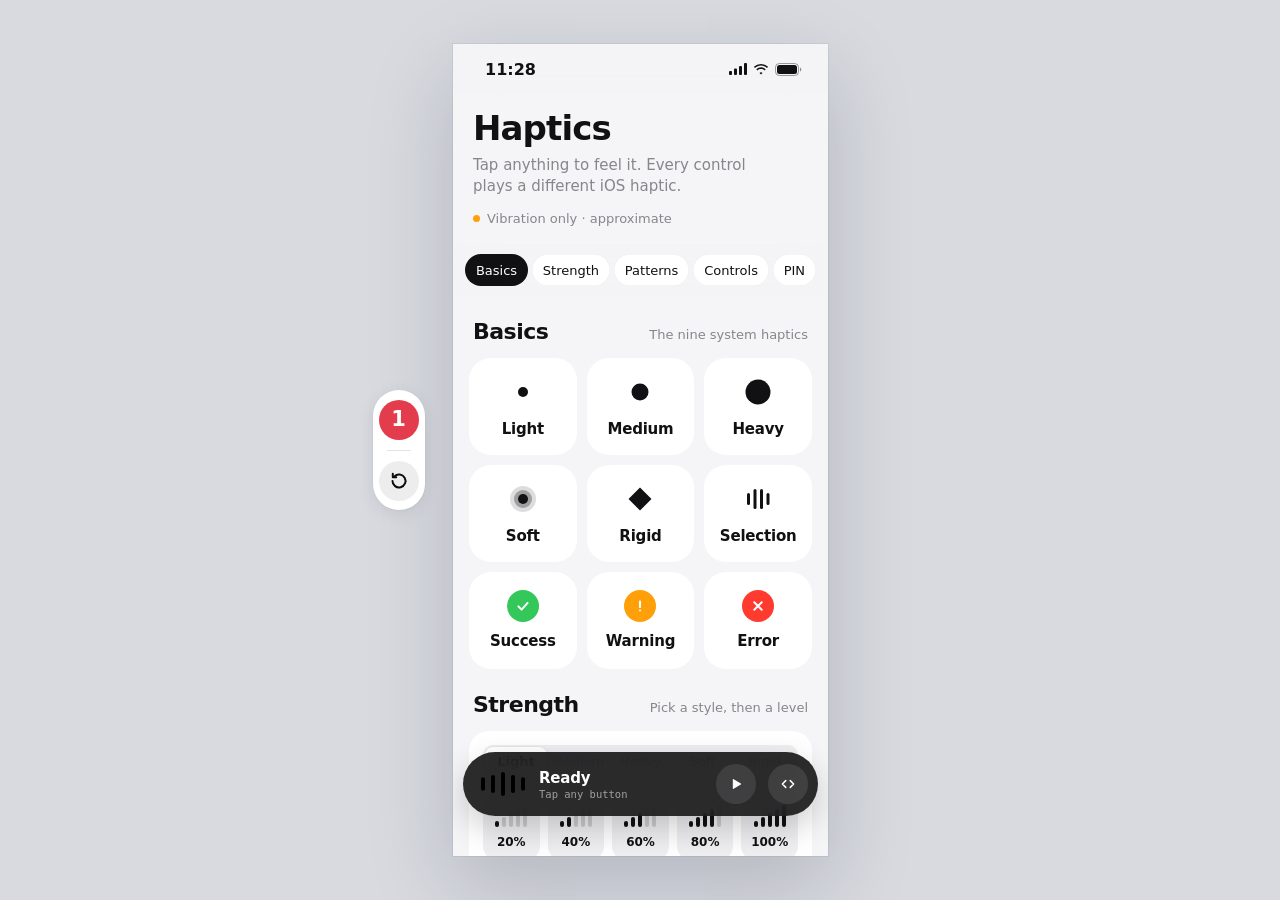
==== index.html @ 9cdd50c2 "Haptics Lab: 375x812 iOS haptics playground for Vercel Sim Co-Authored-By: Claude Opus 5.5 <noreply@" ====
<!doctype html>
<html lang="en" data-variant="1">
<head>
<meta charset="utf-8">
<meta name="viewport" content="width=device-width, initial-scale=1, maximum-scale=1, user-scalable=no, viewport-fit=cover">
<meta name="theme-color" content="#f5f5f7">
<title>Haptics Lab · Option 1</title>
<link rel="stylesheet" href="phone.css">
<script src="phone.js"></script>
<link rel="stylesheet" href="switcher.css">
<link rel="stylesheet" href="app.css">
</head>
<body>
<main class="device">
  <!-- the design's status bar (the Sims hide the system one over prototypes) -->
  <div class="sbar" aria-hidden="true">
    <span class="sbar__time">9:41</span>
    <span class="sbar__icons">
      <svg width="18" height="12" viewBox="0 0 18 12"><rect x="0" y="8" width="3" height="4" rx="1"/><rect x="5" y="5.5" width="3" height="6.5" rx="1"/><rect x="10" y="3" width="3" height="9" rx="1"/><rect x="15" y="0" width="3" height="12" rx="1"/></svg>
      <svg width="16" height="12" viewBox="0 0 16 12"><path d="M8 2.6c2.3 0 4.4.9 6 2.4l1.1-1.2A10.2 10.2 0 0 0 8 .9 10.2 10.2 0 0 0 .9 3.8L2 5c1.6-1.5 3.7-2.4 6-2.4Zm0 3.4c1.4 0 2.6.5 3.6 1.4l1.1-1.2A7 7 0 0 0 8 4.3a7 7 0 0 0-4.7 1.9l1.1 1.2c1-.9 2.2-1.4 3.6-1.4Zm0 3.3c.6 0 1.1.2 1.5.6L8 11.5 6.5 9.9c.4-.4.9-.6 1.5-.6Z"/></svg>
      <svg width="27" height="13" viewBox="0 0 27 13"><rect x=".5" y=".5" width="23" height="12" rx="3.8" fill="none" stroke="currentColor" opacity=".4"/><rect x="2" y="2" width="20" height="9" rx="2.5"/><path d="M25 4.5v4c.8-.3 1.3-1.1 1.3-2s-.5-1.7-1.3-2Z" opacity=".45"/></svg>
    </span>
  </div>

  <div class="scroll" id="scroll">
    <header class="hero">
      <h1>Haptics</h1>
      <p>Tap anything to feel it. Every control plays a different iOS haptic.</p>
      <span class="engine" id="engine"><i></i><b>Checking…</b></span>
    </header>

    <nav class="chips" id="chips" aria-label="Sections">
      <button class="chip is-on" data-to="s-basics">Basics</button>
      <button class="chip" data-to="s-strength">Strength</button>
      <button class="chip" data-to="s-patterns">Patterns</button>
      <button class="chip" data-to="s-controls">Controls</button>
      <button class="chip" data-to="s-pin">PIN</button>
    </nav>

    <section class="sec" id="s-basics">
      <div class="sec__h"><h2>Basics</h2><span>The nine system haptics</span></div>
      <div class="keys" id="g-basic"></div>
    </section>

    <section class="sec" id="s-strength">
      <div class="sec__h"><h2>Strength</h2><span>Pick a style, then a level</span></div>
      <div class="card card--pad">
        <div class="seg" id="style-seg" role="tablist" style="--n:5">
          <i class="seg__pill" aria-hidden="true"></i>
          <button class="seg__b is-on" data-k="light">Light</button>
          <button class="seg__b" data-k="medium">Medium</button>
          <button class="seg__b" data-k="heavy">Heavy</button>
          <button class="seg__b" data-k="soft">Soft</button>
          <button class="seg__b" data-k="rigid">Rigid</button>
        </div>
        <div class="levels" id="levels"></div>
      </div>
    </section>

    <section class="sec" id="s-patterns">
      <div class="sec__h"><h2>Patterns</h2><span>24 custom sequences</span></div>
      <div class="pats" id="g-patterns"></div>
    </section>

    <section class="sec" id="s-controls">
      <div class="sec__h"><h2>Controls</h2><span>Haptics in real components</span></div>

      <div class="card">
        <div class="row row--stack">
          <div class="row__t"><b>Segmented control</b><small>Selection tick</small></div>
          <div class="seg" id="seg" role="tablist" style="--n:4">
            <i class="seg__pill" aria-hidden="true"></i>
            <button class="seg__b is-on" data-haptic="selection" role="tab">Day</button>
            <button class="seg__b" data-haptic="selection" role="tab">Week</button>
            <button class="seg__b" data-haptic="selection" role="tab">Month</button>
            <button class="seg__b" data-haptic="selection" role="tab">Year</button>
          </div>
        </div>
        <div class="row row--stack">
          <div class="row__t"><b>Detent slider</b><small>Tick per step, rigid at the ends</small><output class="row__v" id="sl-val">5</output></div>
          <div class="slider" id="slider"><i class="slider__fill"></i><span class="slider__ticks"></span><i class="slider__thumb"></i></div>
        </div>
      </div>

      <div class="card">
        <div class="row"><div class="row__t"><b>Soft on, rigid off</b></div><button class="tg" role="switch" aria-checked="false" data-on="soft" data-off="rigid" aria-label="Soft on, rigid off"></button></div>
        <div class="row"><div class="row__t"><b>Heavy on, light off</b></div><button class="tg" role="switch" aria-checked="true" data-on="heavy" data-off="light" aria-label="Heavy on, light off"></button></div>
        <div class="row"><div class="row__t"><b>Success on, warning off</b></div><button class="tg" role="switch" aria-checked="false" data-on="success" data-off="warning" aria-label="Success on, warning off"></button></div>
        <label class="row"><div class="row__t"><b>System switch</b><small>Safari plays its own tick</small></div><input class="native-sw" type="checkbox" switch></label>
      </div>

      <div class="card">
        <div class="row"><div class="row__t"><b>Quantity</b><small>Warning at the limit</small></div>
          <div class="stepper" id="stepper"><button data-d="-1" aria-label="Less"><svg viewBox="0 0 24 24"><path d="M6 12h12"/></svg></button><output>1</output><button data-d="1" aria-label="More"><svg viewBox="0 0 24 24"><path d="M6 12h12M12 6v12"/></svg></button></div></div>
        <div class="row"><div class="row__t"><b>Rating</b><small>Five stars is a success</small></div>
          <div class="stars" id="stars"><button aria-label="1 star"></button><button aria-label="2 stars"></button><button aria-label="3 stars"></button><button aria-label="4 stars"></button><button aria-label="5 stars"></button></div></div>
      </div>

      <div class="acts" id="actions">
        <button class="act" data-act="like" aria-pressed="false"><i><svg viewBox="0 0 24 24"><path d="M12 20 4.9 13.2a4.5 4.5 0 0 1 6.4-6.4l.7.7.7-.7a4.5 4.5 0 0 1 6.4 6.4Z"/></svg></i><span>Like</span></button>
        <button class="act" data-act="save" aria-pressed="false"><i><svg viewBox="0 0 24 24"><path d="M7 4h10v16l-5-3.6L7 20Z"/></svg></i><span>Save</span></button>
        <button class="act" data-act="cart"><i><svg viewBox="0 0 24 24"><path d="M5 8h14l-1.2 11H6.2Z"/><path d="M9 8V7a3 3 0 0 1 6 0v1"/></svg></i><span>Add</span></button>
        <button class="act" data-act="copy"><i><svg viewBox="0 0 24 24"><rect x="8.5" y="8.5" width="11" height="11" rx="2.5"/><path d="M15.5 8.5V6.5a2 2 0 0 0-2-2h-7a2 2 0 0 0-2 2v7a2 2 0 0 0 2 2h2"/></svg></i><span>Copy</span></button>
        <button class="act act--del" data-act="del"><i><svg viewBox="0 0 24 24"><path d="M5 7h14M10 7V5h4v2M7 7l.8 12h8.4L17 7"/></svg></i><span>Delete</span></button>
      </div>

      <div class="card card--pad card--gap">
        <button class="hold" id="hold"><i class="hold__fill"></i><span>Hold to confirm</span></button>
        <div class="unlock" id="unlock"><span class="unlock__txt">Slide to unlock</span><i class="unlock__knob"><svg viewBox="0 0 24 24"><path d="M9.5 6l6 6-6 6"/></svg></i></div>
      </div>
    </section>

    <section class="sec" id="s-pin">
      <div class="sec__h"><h2>Passcode</h2><span>Try 2580</span></div>
      <div class="card pin">
        <div class="pin__dots" id="pin-dots"><i></i><i></i><i></i><i></i></div>
        <div class="pin__pad" id="pin-pad"></div>
      </div>
    </section>
    <p class="foot">Open in Vercel Sim on an iPhone to feel the real Taptic Engine.</p>
  </div>

  <aside class="now" id="now" aria-live="polite">
    <svg class="now__wave" id="now-wave" aria-hidden="true"></svg>
    <div class="now__txt"><b id="now-name">Ready</b><code id="now-code">Tap any button</code></div>
    <button class="now__btn" id="now-replay" aria-label="Play again"><svg viewBox="0 0 24 24"><path d="M8.5 6.2v11.6L18 12Z"/></svg></button>
    <button class="now__btn" id="now-copy" aria-label="Copy Swift code"><svg viewBox="0 0 24 24"><path d="M9 7.5 4.5 12 9 16.5M15 7.5l4.5 4.5-4.5 4.5"/></svg></button>
  </aside>
  <div class="toast" id="toast" role="status"></div>
</main>

<nav class="vswitch" id="vswitch" aria-label="Design variations">
  <button class="vswitch__b" data-v="1" aria-pressed="true">1</button>
  <i class="vswitch__sep" aria-hidden="true"></i>
  <button class="vswitch__b vswitch__reset vswitch__tip" id="vreset" data-tip="Reset" aria-label="Reset the flow — start again from the top"><svg width="20" height="20" viewBox="0 0 20 20" fill="none" aria-hidden="true"><path d="M3.5 10a6.5 6.5 0 1 0 1.9-4.6" stroke="currentColor" stroke-width="2" stroke-linecap="round"/><path d="M3.8 2.8v3.4h3.4" stroke="currentColor" stroke-width="2" stroke-linecap="round" stroke-linejoin="round"/></svg></button>
</nav>
<script src="switcher.js"></script>
<script src="app.js"></script>
</body>
</html>
---- phone.css ----
/* ══ 375 × 812 phone frame — from the `vercel-sim-prototype` skill ═════════════════════════════
   One element is the phone: `.device` (or any element with `data-device`). Everything the
   prototype draws lives inside it.
     · Desktop browser: a 375 × 812 frame centred on a grey stage, the iteration tab to its
       left. A window shorter than the frame shrinks it to fit (phone.js sets --frame-k).
     · Phone / Vercel Sim (Mac, iOS, Android): the frame IS the screen — full-bleed, 375 CSS px
       wide (the Sims lock the layout to 375 and scale it to the device), 100dvh tall (812 on a
       13 mini, ~815 on bigger iPhones). No shadow, no stage, no iteration tab (the Sims draw
       their own from it).
   phone.js adds html.is-phone / html.in-sim / html.is-desktop before first paint; the media
   query below is the no-JS fallback.

   Per project, override on :root (after this file):
     --frame-w / --frame-h   the design frame (default 375 × 812, the iPhone 13 mini)
     --stage                 the desktop background behind the frame
     --device-bg             the phone's own background (also the page background on a phone)
     --status-h              your design's status-bar height (default 50px; noon Figma files: 62px)
   Use in the prototype:
     --safe-top / --safe-bottom   the notch and home-bar insets: 50 / 34 in the desktop frame
                                  (13 mini), the device's real env() insets on a phone / Sim
     --top-inset                  where content starts under the status bar
                                  = max(--status-h, --safe-top) */
:root {
  --frame-w: 375px;
  --frame-h: 812px;
  --frame-k: 1;
  --frame-radius: 0px;
  --stage: #d8dae0;
  --device-bg: #fff;
  --status-h: 50px;
  --safe-top: 50px;
  --safe-bottom: 34px;
  --top-inset: max(var(--status-h), var(--safe-top));
}
html.is-phone {
  --safe-top: env(safe-area-inset-top, 0px);
  --safe-bottom: env(safe-area-inset-bottom, 0px);
}

*, *::before, *::after { box-sizing: border-box; }
html, body { margin: 0; padding: 0; }
html { -webkit-text-size-adjust: 100%; text-size-adjust: 100%; }
body {
  min-height: 100vh; min-height: 100dvh;
  display: flex; align-items: center; justify-content: center;
  background: var(--stage);
  -webkit-font-smoothing: antialiased; -moz-osx-font-smoothing: grayscale;
}

.device, [data-device] {
  position: relative;
  flex: none;
  width: var(--frame-w);
  height: var(--frame-h);
  overflow: hidden;
  background: var(--device-bg);
  border-radius: var(--frame-radius);
  box-shadow: 0 30px 80px rgba(16, 22, 40, .18), 0 0 0 1px rgba(16, 22, 40, .06);
  /* a containing block for position:fixed children, so a "fixed" header or sheet sticks to the
     frame on desktop exactly as it sticks to the screen on a phone */
  contain: layout paint;
  isolation: isolate;
}
html.is-desktop body { height: 100vh; height: 100dvh; overflow: hidden; }
html.is-desktop .device, html.is-desktop [data-device] { scale: var(--frame-k); }

/* phone / Vercel Sim: the frame is the screen */
html.is-phone body { display: block; background: var(--device-bg); overscroll-behavior: none; }
html.is-phone .device, html.is-phone [data-device] {
  width: 100%; height: 100vh; height: 100dvh; border-radius: 0; box-shadow: none; scale: none;
}
@media (max-width: 520px) and (pointer: coarse) {        /* no-JS fallback */
  body { display: block; background: var(--device-bg); }
  .device, [data-device] { width: 100%; height: 100vh; height: 100dvh; border-radius: 0; box-shadow: none; }
}

/* the usual inner scroller: the page scrolls inside the phone, never the document */
.device > .scroll, [data-device] > .scroll {
  position: absolute; inset: 0;
  overflow-x: hidden; overflow-y: auto;
  overscroll-behavior: contain;
  scrollbar-width: none;
  -webkit-overflow-scrolling: touch;
}
.device > .scroll::-webkit-scrollbar, [data-device] > .scroll::-webkit-scrollbar { display: none; }

/* phones: app-like taps — no grey flash, no long-press callout on images */
html.is-phone * { -webkit-tap-highlight-color: transparent; }
html.is-phone img { -webkit-touch-callout: none; }

/* a status bar drawn by the prototype (optional, class .sbar). The Vercel Sims hide the
   system one over prototypes, so the design's own shows there and in the desktop frame; a plain
   phone browser already shows the real one, so it's hidden there. */
html.is-phone:not(.in-sim) .sbar { display: none; }
html.solo .sbar { display: none; }
---- switcher.css ----
/* ══ Iteration tab (prototype tool, outside the phone) — from the `vercel-sim-prototype` skill ══
   A white pill to the left of the device frame: 40px circles 8px apart (#EDEDED, digit #0C0C0C),
   the current iteration #E33C4D with a white digit (700 21px), a hairline, Reset and Spec Sheet
   (labels on hover, to the left). The finalised iteration carries a green check seal on its
   corner. It sits 28px left of the frame, vertically centred, and hides when there's no room.
   It follows phone.css's frame (--frame-w × --frame-k). --vswitch-font = the digits' font
   (default the project's --noontree, else the system UI font).
   VERCEL SIM: the Sims find this tab by its class / aria-label and rebuild it natively — but only
   buttons whose text is a plain number ("3") count as iterations. Never put anything else in a
   number button's text: marks like the Final seal are drawn with CSS, labels come from data-tip. */
.vswitch {
  --vswitch-frame: calc(var(--frame-w, 375px) * var(--frame-k, 1));
  position: fixed; top: 50%; left: calc(50% - var(--vswitch-frame) / 2 - 28px); transform: translate(-100%, -50%); z-index: 1000;
  display: flex; flex-direction: column; gap: 8px; padding: 9.5px 6px;
  background: #fff; border-radius: 999px; box-shadow: 0 4px 18px rgba(20, 24, 40, .08), 0 1px 3px rgba(20, 24, 40, .06);
}
.vswitch__b {
  position: relative; width: 40px; height: 40px; border-radius: 50%; display: grid; place-items: center; border: 0; padding: 0;
  background: #ededed; color: #0c0c0c; font-family: var(--vswitch-font, var(--noontree, system-ui, -apple-system, 'Segoe UI', sans-serif)); font-weight: 700; font-size: 21px; line-height: 1;
  cursor: pointer; transition: background-color .22s ease, color .22s ease, transform .18s cubic-bezier(.2, .9, .3, 1.3);
  -webkit-tap-highlight-color: transparent;
}
.vswitch__b:hover { background: #e3e3e3; }
.vswitch__b:active { transform: scale(.92); }
.vswitch__b[aria-pressed="true"] { background: #e33c4d; color: #fff; }
.vswitch__b:focus-visible { outline: 2px solid #e33c4d; outline-offset: 2px; }
.vswitch__b--final::before {                                  /* the finalised iteration: a green check seal on its corner ("Final" on hover) */
  content: ''; position: absolute; top: -4px; right: -4px; width: 17px; height: 17px; border-radius: 50%; pointer-events: none;
  background: #0f8857 url("data:image/svg+xml,%3Csvg xmlns='http://www.w3.org/2000/svg' viewBox='0 0 12 12'%3E%3Cpath d='M2.6 6.2l2.2 2.2 4.6-4.8' fill='none' stroke='%23fff' stroke-width='1.9' stroke-linecap='round' stroke-linejoin='round'/%3E%3C/svg%3E") center / 11px no-repeat;
  box-shadow: 0 0 0 2px #fff;
}
.vswitch__sep { display: block; width: 24px; height: 1px; margin: 2px auto; background: #e3e3e3; }
/* Reset — restarts the flow on this iteration */
.vswitch__reset svg { transition: transform .45s cubic-bezier(.2, .9, .3, 1); }
.vswitch__reset:hover svg { transform: rotate(-35deg); }
.vswitch__reset.is-spinning svg { transform: rotate(-360deg); transition-duration: .5s; }
/* Final / Reset / Spec Sheet labels show on hover, to the left */
.vswitch__tip::after {
  content: attr(data-tip); position: absolute; right: calc(100% + 12px); top: 50%; transform: translate(4px, -50%);
  padding: 6px 10px; border-radius: 8px; background: #0c0c0c; color: #fff; font-family: var(--figtree, system-ui, -apple-system, 'Segoe UI', sans-serif);
  font-size: 13px; font-weight: 600; white-space: nowrap; opacity: 0; pointer-events: none; transition: opacity .18s ease, transform .18s ease;
}
.vswitch__tip:hover::after, .vswitch__tip:focus-visible::after { opacity: 1; transform: translate(0, -50%); }
@media (max-width: 520px) { .vswitch { display: none; } }   /* phone-sized screens: no room beside the frame */
html.solo .vswitch, html.is-phone .vswitch { display: none; }   /* phones / Sims: the Sim draws its own from this one */
---- app.css ----
/* Haptics Lab. White cards on a soft grey page, one ink accent,
   colour only where it means something (success / warning / error, the on switch). A playing
   control turns ink for as long as its haptic lasts. Everything lives inside .device at 375 px. */
:root {
  --status-h: 50px;
  --bg: #f5f5f7;
  --card: #fff;
  --ink: #111113;
  --muted: #86868b;
  --faint: #c7c7cc;
  --fill: #efeff2;
  --line: rgba(60, 60, 67, .1);
  --green: #34c759;
  --amber: #ff9f0a;
  --red: #ff3b30;
  --c-success: var(--green);
  --c-warning: var(--amber);
  --c-error: var(--red);
  --now-h: 64px;
  --spring: cubic-bezier(.3, 1.3, .5, 1);
  font-family: -apple-system, BlinkMacSystemFont, "SF Pro Text", system-ui, "Segoe UI", sans-serif;
  color: var(--ink);
  -webkit-font-smoothing: antialiased;
  -webkit-tap-highlight-color: transparent;
}
.device { background: var(--bg); }
.device, .device * { -webkit-user-select: none; user-select: none; -webkit-touch-callout: none; }
button { font: inherit; color: inherit; background: none; border: 0; padding: 0; margin: 0; cursor: pointer; text-align: inherit; touch-action: manipulation; }
code { font-family: ui-monospace, "SF Mono", Menlo, monospace; }
svg { display: block; }

/* status bar — frosted, so content passes under it cleanly (normal blend only) */
.sbar {
  position: absolute; z-index: 20; left: 0; right: 0; top: 0; height: var(--status-h);
  display: flex; align-items: center; justify-content: space-between; padding: 0 26px 0 32px;
  font-weight: 600; font-size: 16px; pointer-events: none; color: var(--ink);
  background: rgba(245, 245, 247, .82); -webkit-backdrop-filter: blur(20px) saturate(1.6); backdrop-filter: blur(20px) saturate(1.6);
}
.sbar__icons { display: flex; gap: 6px; align-items: center; }
.sbar svg { fill: currentColor; }

.scroll { padding: var(--top-inset) 16px calc(var(--now-h) + var(--safe-bottom) + 28px); }

/* hero */
.hero { padding: 14px 4px 4px; }
.hero h1 { margin: 0; font-size: 34px; line-height: 41px; font-weight: 700; letter-spacing: -.9px; }
.hero p { margin: 6px 0 0; max-width: 300px; font-size: 15px; line-height: 21px; color: var(--muted); }
.engine { display: inline-flex; align-items: center; gap: 7px; margin-top: 14px; font-size: 13px; color: var(--muted); }
.engine b { font-weight: 500; }
.engine i { width: 7px; height: 7px; border-radius: 50%; background: var(--amber); }
.engine.is-native i { background: var(--green); }

/* section chips — stick under the status bar */
.chips {
  position: sticky; z-index: 12; top: 0;   /* sticky offsets start inside .scroll's top-inset padding */
  display: flex; gap: 4px; margin: 14px -16px 0; padding: 10px 12px; overflow-x: auto; scrollbar-width: none;
  background: rgba(245, 245, 247, .82); -webkit-backdrop-filter: blur(20px) saturate(1.6); backdrop-filter: blur(20px) saturate(1.6);
  box-shadow: 0 .5px 0 transparent; transition: box-shadow .2s;
}
.chips::-webkit-scrollbar { display: none; }
.chips.is-stuck { box-shadow: 0 .5px 0 var(--line); }
.chip {
  flex: 1 0 auto; height: 32px; padding: 0 10px; border-radius: 16px; font-size: 13px; font-weight: 500; text-align: center;
  background: var(--card); color: var(--ink); box-shadow: inset 0 0 0 .5px var(--line);
  transition: background-color .2s, color .2s, transform .25s var(--spring);
}
.chip:active { transform: scale(.94); }
.chip.is-on { background: var(--ink); color: #fff; box-shadow: none; }

/* sections */
.sec { margin-top: 22px;  }
.sec__h { display: flex; align-items: baseline; justify-content: space-between; gap: 12px; margin: 0 4px 12px; }
.sec__h h2 { margin: 0; font-size: 22px; line-height: 28px; font-weight: 700; letter-spacing: -.5px; }
.sec__h span { font-size: 13px; color: var(--muted); white-space: nowrap; }

.card { background: var(--card); border-radius: 20px; overflow: hidden; }
.card + .card, .acts + .card { margin-top: 10px; }
.card--pad { padding: 14px; }
.card--gap { display: grid; gap: 10px; }

/* the "playing" state every haptic control shares */
.is-playing { background: var(--ink) !important; color: #fff !important; transition-duration: .06s !important; }

/* basics — 3 × 3 keys */
.keys { display: grid; grid-template-columns: repeat(3, 1fr); gap: 10px; }
.key {
  display: grid; justify-items: center; align-content: center; gap: 10px; aspect-ratio: 1 / .9;
  border-radius: 22px; background: var(--card);
  transition: transform .3s var(--spring), background-color .35s, color .35s;
}
.key:active { transform: scale(.95); transition-duration: .08s; }
.key__g { width: 36px; height: 36px; display: grid; place-items: center; }
.key__g svg { width: 36px; height: 36px; fill: currentColor; }
.key__g--n { border-radius: 50%; background: var(--c); color: #fff; width: 32px; height: 32px; }
.key__g--n svg { width: 20px; height: 20px; fill: none; stroke: currentColor; stroke-width: 2.4; stroke-linecap: round; stroke-linejoin: round; }
.key b { font-size: 15px; font-weight: 600; letter-spacing: -.2px; }

/* a pulse nudges the control: --k is its strength 0…1 */
@keyframes kick {
  0% { transform: translate3d(0, 0, 0) scale(1); }
  35% { transform: translate3d(calc(var(--k) * 1.6px), calc(var(--k) * -1px), 0) scale(calc(1 - var(--k) * .03)); }
  100% { transform: translate3d(0, 0, 0) scale(1); }
}
.is-kick { animation: kick .15s ease-out; }

/* segmented */
.seg { position: relative; display: grid; grid-template-columns: repeat(var(--n), 1fr); height: 34px; padding: 2px; border-radius: 10px; background: var(--fill); }
.seg__pill {
  position: absolute; top: 2px; bottom: 2px; left: 2px; width: calc((100% - 4px) / var(--n)); border-radius: 8px; background: #fff;
  box-shadow: 0 2px 6px rgba(0, 0, 0, .08), 0 0 0 .5px rgba(0, 0, 0, .05);
  transform: translateX(calc(var(--seg, 0) * 100%)); transition: transform .35s var(--spring);
}
.seg__b { position: relative; z-index: 1; text-align: center; font-size: 13px; font-weight: 500; color: var(--muted); transition: color .2s; }
.seg__b.is-on { color: var(--ink); font-weight: 600; }

/* strength levels */
.levels { display: grid; grid-template-columns: repeat(5, 1fr); gap: 8px; margin-top: 12px; }
.lv {
  display: grid; justify-items: center; gap: 8px; padding: 14px 0 11px; border-radius: 14px; background: var(--fill);
  transition: transform .3s var(--spring), background-color .35s, color .35s;
}
.lv:active { transform: scale(.93); transition-duration: .08s; }
.lv__bars { display: flex; align-items: flex-end; gap: 3px; height: 22px; }
.lv__bars i { width: 4px; border-radius: 2px; background: currentColor; opacity: .16; }
.lv__bars i.on { opacity: 1; }
.lv span { font-size: 12px; font-weight: 600; font-variant-numeric: tabular-nums; }

/* patterns — 2-up cards with a waveform */
.pats { display: grid; grid-template-columns: repeat(2, 1fr); gap: 10px; }
.pat {
  display: grid; gap: 3px; padding: 14px 14px 13px; border-radius: 20px; background: var(--card);
  transition: transform .3s var(--spring), background-color .35s, color .35s;
}
.pat:active { transform: scale(.96); transition-duration: .08s; }
.pat .wave { width: 100%; height: 30px; margin-bottom: 12px; overflow: visible; }
.pat b { font-size: 15px; line-height: 19px; font-weight: 600; letter-spacing: -.2px; }
.pat small { font-size: 12px; color: var(--muted); font-variant-numeric: tabular-nums; transition: color .35s; }
.pat.is-playing small { color: rgba(255, 255, 255, .6); }
.wave rect { fill: currentColor; opacity: .18; transition: opacity .3s; }
.wave rect.on { opacity: 1; transition: none; }
.is-playing .wave rect { opacity: .32; }
.is-playing .wave rect.on { opacity: 1; }

/* list rows */
.row { display: flex; align-items: center; justify-content: space-between; gap: 12px; min-height: 56px; padding: 8px 16px; position: relative; }
.row + .row::before { content: ""; position: absolute; top: 0; left: 16px; right: 0; height: .5px; background: var(--line); }
.row--stack { display: grid; grid-template-columns: 1fr; justify-content: stretch; gap: 12px; padding: 14px 16px 16px; }
.row__t { display: grid; grid-template-columns: 1fr auto; column-gap: 8px; row-gap: 2px; min-width: 0; }
.row__t b { font-size: 16px; font-weight: 500; letter-spacing: -.2px; }
.row__t small { grid-column: 1; font-size: 13px; color: var(--muted); }
.row__v { grid-column: 2; grid-row: 1 / span 2; align-self: center; font-size: 17px; font-weight: 600; font-variant-numeric: tabular-nums; }

/* toggles */
.tg { position: relative; flex: none; width: 51px; height: 31px; border-radius: 16px; background: #e5e5ea; transition: background-color .25s; }
.tg::after {
  content: ""; position: absolute; top: 2px; left: 2px; width: 27px; height: 27px; border-radius: 50%; background: #fff;
  box-shadow: 0 3px 8px rgba(0, 0, 0, .15), 0 0 0 .5px rgba(0, 0, 0, .04); transition: transform .35s var(--spring);
}
.tg[aria-checked="true"] { background: var(--green); }
.tg[aria-checked="true"]::after { transform: translateX(20px); }
.native-sw { flex: none; width: 51px; height: 31px; margin: 0; accent-color: var(--green); }

/* detent slider */
.slider { --v: .5; position: relative; height: 28px; touch-action: none; cursor: grab; }
.slider::before { content: ""; position: absolute; left: 0; right: 0; top: 12px; height: 4px; border-radius: 2px; background: var(--fill); }
.slider__fill { position: absolute; left: 0; top: 12px; height: 4px; width: calc(14px + var(--v) * (100% - 28px)); border-radius: 2px; background: var(--ink); }
.slider__ticks { position: absolute; left: 14px; right: 14px; top: 22px; display: flex; justify-content: space-between; }
.slider__ticks i { width: 1.5px; height: 4px; border-radius: 1px; background: var(--faint); }
.slider__thumb {
  position: absolute; top: 0; left: calc(var(--v) * (100% - 28px)); width: 28px; height: 28px; border-radius: 50%; background: #fff;
  box-shadow: 0 2px 8px rgba(0, 0, 0, .16), 0 0 0 .5px rgba(0, 0, 0, .06); transition: transform .2s var(--spring);
}
.slider.is-drag .slider__thumb { transform: scale(1.1); }
.slider.is-snap .slider__thumb { transition: left .16s ease-out, transform .2s var(--spring); }
.slider.is-snap .slider__fill { transition: width .16s ease-out; }

/* stepper */
.stepper { display: flex; align-items: center; height: 32px; border-radius: 9px; background: var(--fill); }
.stepper button { width: 40px; height: 32px; display: grid; place-items: center; }
.stepper button svg { width: 16px; height: 16px; fill: none; stroke: currentColor; stroke-width: 2; stroke-linecap: round; }
.stepper output { min-width: 20px; text-align: center; font-size: 15px; font-weight: 600; font-variant-numeric: tabular-nums; }

/* stars */
.stars { display: flex; gap: 2px; }
.stars button { width: 28px; height: 28px; display: grid; place-items: center; color: var(--faint); transition: transform .3s var(--spring), color .15s; }
.stars svg { width: 22px; height: 22px; fill: currentColor; }
.stars button.on { color: var(--ink); }
.stars button.pop { transform: scale(1.25); }

@keyframes shake { 0%, 100% { transform: translateX(0); } 20% { transform: translateX(-6px); } 40% { transform: translateX(5px); } 60% { transform: translateX(-3px); } 80% { transform: translateX(2px); } }
.is-shake { animation: shake .4s cubic-bezier(.36, .07, .19, .97); }

/* action buttons */
.acts { display: grid; grid-template-columns: repeat(5, 1fr); margin-top: 10px; padding: 14px 6px 12px; border-radius: 20px; background: var(--card); }
.act { display: grid; justify-items: center; gap: 7px; }
.act i {
  width: 48px; height: 48px; border-radius: 50%; display: grid; place-items: center; background: var(--fill);
  transition: transform .3s var(--spring), background-color .25s, color .25s;
}
.act:active i { transform: scale(.9); transition-duration: .08s; }
.act svg { width: 22px; height: 22px; fill: none; stroke: currentColor; stroke-width: 1.8; stroke-linecap: round; stroke-linejoin: round; transition: transform .4s var(--spring); }
.act span { font-size: 12px; color: var(--muted); }
.act.is-playing { background: none !important; color: inherit !important; }
.act.is-playing i { background: var(--ink); color: #fff; }
.act[data-act="like"][aria-pressed="true"] i { color: var(--red); }
.act[data-act="like"][aria-pressed="true"] svg, .act[data-act="save"][aria-pressed="true"] svg { fill: currentColor; }
.act.pop svg { transform: scale(1.25); }
.act--del.is-armed i { background: var(--red); color: #fff; }

/* hold to confirm */
.hold {
  position: relative; display: grid; place-items: center; width: 100%; height: 52px; border-radius: 14px;
  background: var(--ink); color: #fff; overflow: hidden; font-size: 16px; font-weight: 600; touch-action: none;
  transition: background-color .3s;
}
.hold__fill { position: absolute; inset: 0; transform-origin: left; transform: scaleX(var(--p, 0)); background: rgba(255, 255, 255, .18); }
.hold span { position: relative; }
.hold.is-done { background: var(--green); }
.hold.is-done .hold__fill { opacity: 0; }

/* slide to unlock */
.unlock { position: relative; height: 56px; border-radius: 28px; background: var(--fill); overflow: hidden; touch-action: none; transition: background-color .3s; }
.unlock__txt {
  position: absolute; inset: 0; display: grid; place-items: center; padding-left: 40px; font-size: 16px; font-weight: 500;
  background: linear-gradient(100deg, var(--muted) 38%, var(--ink) 50%, var(--muted) 62%) 0 0 / 220% 100%;
  -webkit-background-clip: text; background-clip: text; -webkit-text-fill-color: transparent; animation: shine 2.6s linear infinite;
}
@keyframes shine { from { background-position: 160% 0; } to { background-position: -60% 0; } }
.unlock__knob {
  position: absolute; top: 4px; left: 4px; width: 48px; height: 48px; border-radius: 50%; background: #fff; color: var(--ink);
  display: grid; place-items: center; box-shadow: 0 2px 8px rgba(0, 0, 0, .12); transform: translateX(var(--x, 0px)); touch-action: none;
}
.unlock.is-back .unlock__knob { transition: transform .5s var(--spring); }
.unlock__knob svg { width: 22px; height: 22px; fill: none; stroke: currentColor; stroke-width: 2.2; stroke-linecap: round; stroke-linejoin: round; }
.unlock.is-done { background: var(--green); }
.unlock.is-done .unlock__txt { animation: none; background: none; -webkit-text-fill-color: #fff; color: #fff; }
.unlock.is-done .unlock__knob { color: var(--green); }

/* passcode */
.pin { padding: 24px 16px 20px; }
.pin__dots { display: flex; justify-content: center; gap: 20px; margin-bottom: 22px; }
.pin__dots i { width: 12px; height: 12px; border-radius: 50%; box-shadow: inset 0 0 0 1.5px var(--ink); transition: background-color .1s, box-shadow .2s; }
.pin__dots i.on { background: var(--ink); }
.pin__dots.ok i { background: var(--green); box-shadow: inset 0 0 0 1.5px var(--green); }
.pin__dots.bad i { box-shadow: inset 0 0 0 1.5px var(--red); }
.pin__dots.bad i.on { background: var(--red); }
.pin__pad { display: grid; grid-template-columns: repeat(3, 74px); justify-content: center; gap: 14px 24px; }
.pkey {
  width: 74px; height: 74px; border-radius: 50%; background: var(--fill); display: grid; place-content: center; text-align: center;
  transition: background-color .35s, color .35s, transform .25s var(--spring);
}
.pkey:active { transform: scale(.94); transition-duration: .06s; }
.pkey b { font-size: 30px; font-weight: 400; line-height: 32px; }
.pkey small { height: 11px; font-size: 9.5px; letter-spacing: 1.8px; font-weight: 600; color: var(--muted); }
.pkey.is-playing small { color: rgba(255, 255, 255, .6); }
.pkey--ghost { background: none; }
.pkey--ghost svg { width: 26px; height: 26px; fill: none; stroke: currentColor; stroke-width: 1.7; stroke-linecap: round; stroke-linejoin: round; }

.foot { text-align: center; color: var(--muted); font-size: 12px; margin: 24px 0 0; }

/* now-playing pill */
.now {
  position: absolute; z-index: 15; left: 10px; right: 10px; bottom: calc(var(--safe-bottom) + 6px); height: var(--now-h);
  display: flex; align-items: center; gap: 12px; padding: 0 10px 0 16px; border-radius: 32px;
  background: rgba(20, 20, 22, .9); color: #fff; -webkit-backdrop-filter: blur(20px) saturate(1.5); backdrop-filter: blur(20px) saturate(1.5);
  box-shadow: 0 12px 32px rgba(0, 0, 0, .2);
}
.now__wave { flex: none; width: 48px; height: 24px; overflow: visible; color: #fff; }
.now__txt { flex: 1; min-width: 0; display: grid; gap: 1px; }
.now__txt b { font-size: 15px; font-weight: 600; letter-spacing: -.2px; white-space: nowrap; overflow: hidden; text-overflow: ellipsis; }
.now__txt code { font-size: 10.5px; color: rgba(255, 255, 255, .55); white-space: nowrap; overflow: hidden; text-overflow: ellipsis; }
.now__btn { flex: none; width: 40px; height: 40px; border-radius: 50%; display: grid; place-items: center; background: rgba(255, 255, 255, .1); transition: transform .25s var(--spring), background-color .2s; }
.now__btn:active { transform: scale(.88); background: rgba(255, 255, 255, .2); }
.now__btn svg { width: 18px; height: 18px; fill: none; stroke: #fff; stroke-width: 2; stroke-linecap: round; stroke-linejoin: round; }
#now-replay svg { fill: #fff; stroke-width: 1.5; }

.toast {
  position: absolute; z-index: 16; left: 50%; bottom: calc(var(--safe-bottom) + var(--now-h) + 16px); transform: translate(-50%, 10px);
  padding: 10px 16px; border-radius: 18px; background: var(--ink); color: #fff; font-size: 13px; font-weight: 500; white-space: nowrap;
  opacity: 0; pointer-events: none; transition: opacity .2s, transform .35s var(--spring);
}
.toast.on { opacity: 1; transform: translate(-50%, 0); }
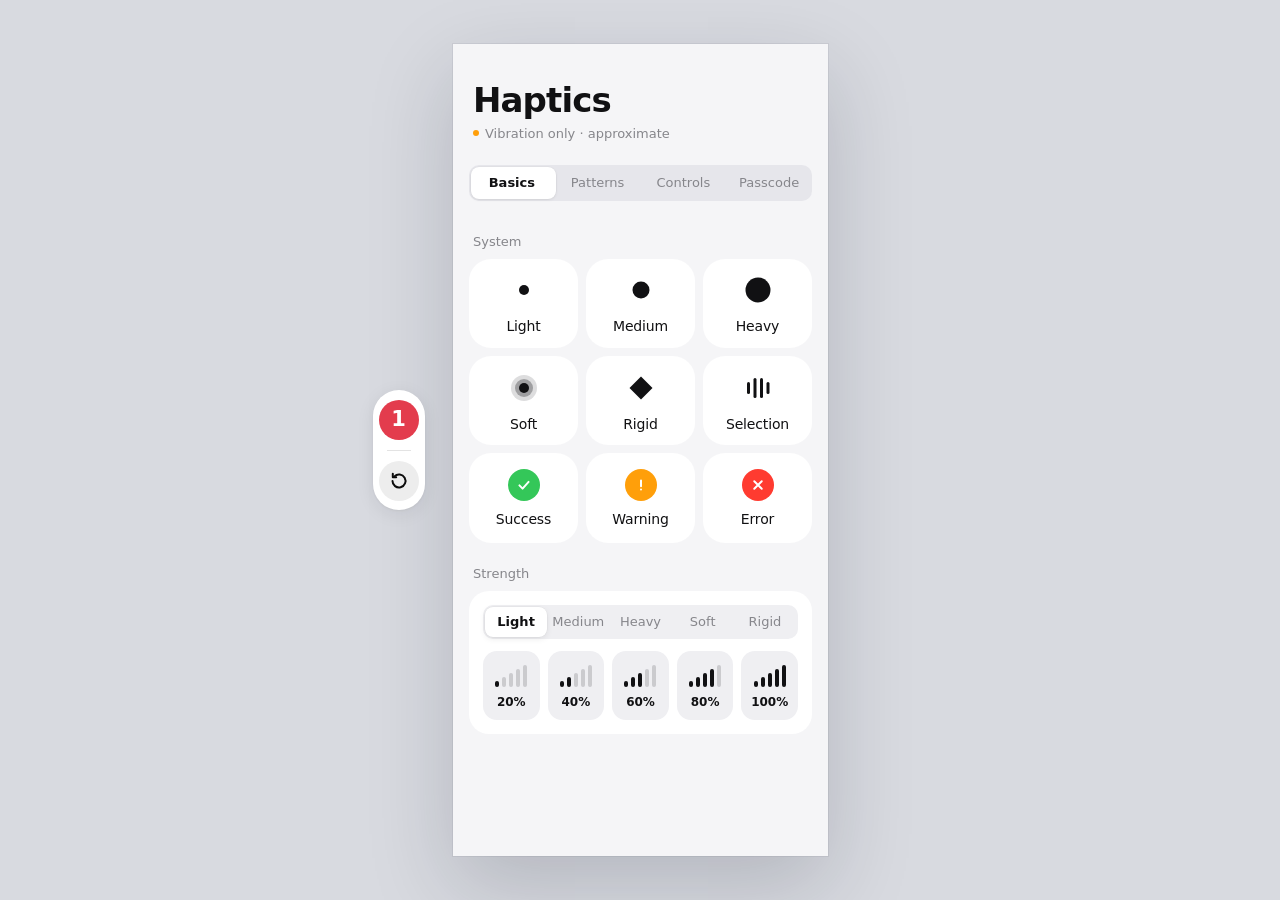
==== commit c2d2999d: "Remove the drawn status bar and declutter: tabs, pattern list, quiet labels One section group per ta" ====
--- a/index.html
+++ b/index.html
@@ -12,38 +12,27 @@
 </head>
 <body>
 <main class="device">
-  <!-- the design's status bar (the Sims hide the system one over prototypes) -->
-  <div class="sbar" aria-hidden="true">
-    <span class="sbar__time">9:41</span>
-    <span class="sbar__icons">
-      <svg width="18" height="12" viewBox="0 0 18 12"><rect x="0" y="8" width="3" height="4" rx="1"/><rect x="5" y="5.5" width="3" height="6.5" rx="1"/><rect x="10" y="3" width="3" height="9" rx="1"/><rect x="15" y="0" width="3" height="12" rx="1"/></svg>
-      <svg width="16" height="12" viewBox="0 0 16 12"><path d="M8 2.6c2.3 0 4.4.9 6 2.4l1.1-1.2A10.2 10.2 0 0 0 8 .9 10.2 10.2 0 0 0 .9 3.8L2 5c1.6-1.5 3.7-2.4 6-2.4Zm0 3.4c1.4 0 2.6.5 3.6 1.4l1.1-1.2A7 7 0 0 0 8 4.3a7 7 0 0 0-4.7 1.9l1.1 1.2c1-.9 2.2-1.4 3.6-1.4Zm0 3.3c.6 0 1.1.2 1.5.6L8 11.5 6.5 9.9c.4-.4.9-.6 1.5-.6Z"/></svg>
-      <svg width="27" height="13" viewBox="0 0 27 13"><rect x=".5" y=".5" width="23" height="12" rx="3.8" fill="none" stroke="currentColor" opacity=".4"/><rect x="2" y="2" width="20" height="9" rx="2.5"/><path d="M25 4.5v4c.8-.3 1.3-1.1 1.3-2s-.5-1.7-1.3-2Z" opacity=".45"/></svg>
-    </span>
-  </div>
-
   <div class="scroll" id="scroll">
     <header class="hero">
       <h1>Haptics</h1>
-      <p>Tap anything to feel it. Every control plays a different iOS haptic.</p>
       <span class="engine" id="engine"><i></i><b>Checking…</b></span>
     </header>
 
-    <nav class="chips" id="chips" aria-label="Sections">
-      <button class="chip is-on" data-to="s-basics">Basics</button>
-      <button class="chip" data-to="s-strength">Strength</button>
-      <button class="chip" data-to="s-patterns">Patterns</button>
-      <button class="chip" data-to="s-controls">Controls</button>
-      <button class="chip" data-to="s-pin">PIN</button>
+    <nav class="chips" id="chips" role="tablist" aria-label="Sections">
+      <i class="chips__pill" aria-hidden="true"></i>
+      <button class="chip is-on" role="tab" data-to="basics">Basics</button>
+      <button class="chip" role="tab" data-to="patterns">Patterns</button>
+      <button class="chip" role="tab" data-to="controls">Controls</button>
+      <button class="chip" role="tab" data-to="pin">Passcode</button>
     </nav>
 
-    <section class="sec" id="s-basics">
-      <div class="sec__h"><h2>Basics</h2><span>The nine system haptics</span></div>
+    <section class="sec is-on" id="s-basics" data-tab="basics">
+      <h2 class="sec__h">System</h2>
       <div class="keys" id="g-basic"></div>
     </section>
 
-    <section class="sec" id="s-strength">
-      <div class="sec__h"><h2>Strength</h2><span>Pick a style, then a level</span></div>
+    <section class="sec is-on" id="s-strength" data-tab="basics">
+      <h2 class="sec__h">Strength</h2>
       <div class="card card--pad">
         <div class="seg" id="style-seg" role="tablist" style="--n:5">
           <i class="seg__pill" aria-hidden="true"></i>
@@ -57,14 +46,13 @@
       </div>
     </section>
 
-    <section class="sec" id="s-patterns">
-      <div class="sec__h"><h2>Patterns</h2><span>24 custom sequences</span></div>
-      <div class="pats" id="g-patterns"></div>
+    <section class="sec" id="s-patterns" data-tab="patterns">
+      <div class="card pats" id="g-patterns"></div>
     </section>
 
-    <section class="sec" id="s-controls">
-      <div class="sec__h"><h2>Controls</h2><span>Haptics in real components</span></div>
+    <section class="sec" id="s-controls" data-tab="controls">
 
+      <h2 class="sec__h">Pickers</h2>
       <div class="card">
         <div class="row row--stack">
           <div class="row__t"><b>Segmented control</b><small>Selection tick</small></div>
@@ -82,6 +70,7 @@
         </div>
       </div>
 
+      <h2 class="sec__h">Switches</h2>
       <div class="card">
         <div class="row"><div class="row__t"><b>Soft on, rigid off</b></div><button class="tg" role="switch" aria-checked="false" data-on="soft" data-off="rigid" aria-label="Soft on, rigid off"></button></div>
         <div class="row"><div class="row__t"><b>Heavy on, light off</b></div><button class="tg" role="switch" aria-checked="true" data-on="heavy" data-off="light" aria-label="Heavy on, light off"></button></div>
@@ -89,6 +78,7 @@
         <label class="row"><div class="row__t"><b>System switch</b><small>Safari plays its own tick</small></div><input class="native-sw" type="checkbox" switch></label>
       </div>
 
+      <h2 class="sec__h">Inputs</h2>
       <div class="card">
         <div class="row"><div class="row__t"><b>Quantity</b><small>Warning at the limit</small></div>
           <div class="stepper" id="stepper"><button data-d="-1" aria-label="Less"><svg viewBox="0 0 24 24"><path d="M6 12h12"/></svg></button><output>1</output><button data-d="1" aria-label="More"><svg viewBox="0 0 24 24"><path d="M6 12h12M12 6v12"/></svg></button></div></div>
@@ -96,6 +86,7 @@
           <div class="stars" id="stars"><button aria-label="1 star"></button><button aria-label="2 stars"></button><button aria-label="3 stars"></button><button aria-label="4 stars"></button><button aria-label="5 stars"></button></div></div>
       </div>
 
+      <h2 class="sec__h">Actions</h2>
       <div class="acts" id="actions">
         <button class="act" data-act="like" aria-pressed="false"><i><svg viewBox="0 0 24 24"><path d="M12 20 4.9 13.2a4.5 4.5 0 0 1 6.4-6.4l.7.7.7-.7a4.5 4.5 0 0 1 6.4 6.4Z"/></svg></i><span>Like</span></button>
         <button class="act" data-act="save" aria-pressed="false"><i><svg viewBox="0 0 24 24"><path d="M7 4h10v16l-5-3.6L7 20Z"/></svg></i><span>Save</span></button>
@@ -104,20 +95,20 @@
         <button class="act act--del" data-act="del"><i><svg viewBox="0 0 24 24"><path d="M5 7h14M10 7V5h4v2M7 7l.8 12h8.4L17 7"/></svg></i><span>Delete</span></button>
       </div>
 
+      <h2 class="sec__h">Gestures</h2>
       <div class="card card--pad card--gap">
         <button class="hold" id="hold"><i class="hold__fill"></i><span>Hold to confirm</span></button>
         <div class="unlock" id="unlock"><span class="unlock__txt">Slide to unlock</span><i class="unlock__knob"><svg viewBox="0 0 24 24"><path d="M9.5 6l6 6-6 6"/></svg></i></div>
       </div>
     </section>
 
-    <section class="sec" id="s-pin">
-      <div class="sec__h"><h2>Passcode</h2><span>Try 2580</span></div>
+    <section class="sec" id="s-pin" data-tab="pin">
       <div class="card pin">
         <div class="pin__dots" id="pin-dots"><i></i><i></i><i></i><i></i></div>
+        <p class="pin__hint">Try 2580</p>
         <div class="pin__pad" id="pin-pad"></div>
       </div>
     </section>
-    <p class="foot">Open in Vercel Sim on an iPhone to feel the real Taptic Engine.</p>
   </div>
 
   <aside class="now" id="now" aria-live="polite">
--- a/app.css
+++ b/app.css
@@ -2,7 +2,7 @@
    colour only where it means something (success / warning / error, the on switch). A playing
    control turns ink for as long as its haptic lasts. Everything lives inside .device at 375 px. */
 :root {
-  --status-h: 50px;
+  --status-h: 0px;                        /* no drawn status bar */
   --bg: #f5f5f7;
   --card: #fff;
   --ink: #111113;
@@ -16,7 +16,7 @@
   --c-success: var(--green);
   --c-warning: var(--amber);
   --c-error: var(--red);
-  --now-h: 64px;
+  --now-h: 58px;
   --spring: cubic-bezier(.3, 1.3, .5, 1);
   font-family: -apple-system, BlinkMacSystemFont, "SF Pro Text", system-ui, "Segoe UI", sans-serif;
   color: var(--ink);
@@ -29,52 +29,47 @@
 code { font-family: ui-monospace, "SF Mono", Menlo, monospace; }
 svg { display: block; }
 
-/* status bar — frosted, so content passes under it cleanly (normal blend only) */
-.sbar {
-  position: absolute; z-index: 20; left: 0; right: 0; top: 0; height: var(--status-h);
-  display: flex; align-items: center; justify-content: space-between; padding: 0 26px 0 32px;
-  font-weight: 600; font-size: 16px; pointer-events: none; color: var(--ink);
-  background: rgba(245, 245, 247, .82); -webkit-backdrop-filter: blur(20px) saturate(1.6); backdrop-filter: blur(20px) saturate(1.6);
-}
-.sbar__icons { display: flex; gap: 6px; align-items: center; }
-.sbar svg { fill: currentColor; }
-
 .scroll { padding: var(--top-inset) 16px calc(var(--now-h) + var(--safe-bottom) + 28px); }
+html:not(.is-phone) { --safe-top: 20px; }   /* no status bar drawn, so the desktop frame needs no notch room */
 
 /* hero */
-.hero { padding: 14px 4px 4px; }
+.hero { padding: 16px 4px 0; }
 .hero h1 { margin: 0; font-size: 34px; line-height: 41px; font-weight: 700; letter-spacing: -.9px; }
-.hero p { margin: 6px 0 0; max-width: 300px; font-size: 15px; line-height: 21px; color: var(--muted); }
-.engine { display: inline-flex; align-items: center; gap: 7px; margin-top: 14px; font-size: 13px; color: var(--muted); }
-.engine b { font-weight: 500; }
-.engine i { width: 7px; height: 7px; border-radius: 50%; background: var(--amber); }
+.engine { display: inline-flex; align-items: center; gap: 6px; margin-top: 4px; font-size: 13px; color: var(--muted); }
+.engine b { font-weight: 400; }
+.engine i { width: 6px; height: 6px; border-radius: 50%; background: var(--amber); }
 .engine.is-native i { background: var(--green); }
 
-/* section chips — stick under the status bar */
+/* tabs — one segmented control that sticks to the top */
 .chips {
+  --n: 4; --seg: 0;
   position: sticky; z-index: 12; top: 0;   /* sticky offsets start inside .scroll's top-inset padding */
-  display: flex; gap: 4px; margin: 14px -16px 0; padding: 10px 12px; overflow-x: auto; scrollbar-width: none;
-  background: rgba(245, 245, 247, .82); -webkit-backdrop-filter: blur(20px) saturate(1.6); backdrop-filter: blur(20px) saturate(1.6);
+  margin: 16px -16px 0; padding: 8px 16px 10px;
+  background: rgba(245, 245, 247, .86); -webkit-backdrop-filter: blur(20px) saturate(1.6); backdrop-filter: blur(20px) saturate(1.6);
   box-shadow: 0 .5px 0 transparent; transition: box-shadow .2s;
-}
-.chips::-webkit-scrollbar { display: none; }
+  display: grid; grid-template-columns: repeat(var(--n), 1fr);
+}
+.chips::before { content: ""; position: absolute; inset: 8px 16px 10px; border-radius: 10px; background: #e6e6eb; }
 .chips.is-stuck { box-shadow: 0 .5px 0 var(--line); }
+.chips__pill {
+  position: absolute; z-index: 1; top: 10px; bottom: 12px; left: 18px; width: calc((100% - 36px) / var(--n));
+  transform: translateX(calc(var(--seg) * 100%)); border-radius: 8px; background: var(--card);
+  box-shadow: 0 1px 3px rgba(0, 0, 0, .08), 0 0 0 .5px rgba(0, 0, 0, .04); transition: transform .35s var(--spring);
+}
 .chip {
-  flex: 1 0 auto; height: 32px; padding: 0 10px; border-radius: 16px; font-size: 13px; font-weight: 500; text-align: center;
-  background: var(--card); color: var(--ink); box-shadow: inset 0 0 0 .5px var(--line);
-  transition: background-color .2s, color .2s, transform .25s var(--spring);
-}
-.chip:active { transform: scale(.94); }
-.chip.is-on { background: var(--ink); color: #fff; box-shadow: none; }
-
-/* sections */
-.sec { margin-top: 22px;  }
-.sec__h { display: flex; align-items: baseline; justify-content: space-between; gap: 12px; margin: 0 4px 12px; }
-.sec__h h2 { margin: 0; font-size: 22px; line-height: 28px; font-weight: 700; letter-spacing: -.5px; }
-.sec__h span { font-size: 13px; color: var(--muted); white-space: nowrap; }
+  position: relative; z-index: 2; height: 36px; font-size: 13px; font-weight: 500; text-align: center; color: var(--muted);
+  transition: color .2s;
+}
+.chip.is-on { color: var(--ink); font-weight: 600; }
+
+/* sections — only the chosen tab's are shown */
+.sec { display: none; }
+.sec.is-on { display: block; }
+.sec__h { margin: 22px 4px 8px; font-size: 13px; line-height: 18px; font-weight: 500; color: var(--muted); }
+.sec > .card:first-child, .sec > .pats:first-child { margin-top: 16px; }
 
 .card { background: var(--card); border-radius: 20px; overflow: hidden; }
-.card + .card, .acts + .card { margin-top: 10px; }
+
 .card--pad { padding: 14px; }
 .card--gap { display: grid; gap: 10px; }
 
@@ -82,9 +77,9 @@
 .is-playing { background: var(--ink) !important; color: #fff !important; transition-duration: .06s !important; }
 
 /* basics — 3 × 3 keys */
-.keys { display: grid; grid-template-columns: repeat(3, 1fr); gap: 10px; }
+.keys { display: grid; grid-template-columns: repeat(3, 1fr); gap: 8px; }
 .key {
-  display: grid; justify-items: center; align-content: center; gap: 10px; aspect-ratio: 1 / .9;
+  display: grid; justify-items: center; align-content: center; gap: 10px; aspect-ratio: 1 / .82;
   border-radius: 22px; background: var(--card);
   transition: transform .3s var(--spring), background-color .35s, color .35s;
 }
@@ -93,7 +88,7 @@
 .key__g svg { width: 36px; height: 36px; fill: currentColor; }
 .key__g--n { border-radius: 50%; background: var(--c); color: #fff; width: 32px; height: 32px; }
 .key__g--n svg { width: 20px; height: 20px; fill: none; stroke: currentColor; stroke-width: 2.4; stroke-linecap: round; stroke-linejoin: round; }
-.key b { font-size: 15px; font-weight: 600; letter-spacing: -.2px; }
+.key b { font-size: 14px; font-weight: 500; letter-spacing: -.15px; }
 
 /* a pulse nudges the control: --k is its strength 0…1 */
 @keyframes kick {
@@ -125,17 +120,18 @@
 .lv__bars i.on { opacity: 1; }
 .lv span { font-size: 12px; font-weight: 600; font-variant-numeric: tabular-nums; }
 
-/* patterns — 2-up cards with a waveform */
-.pats { display: grid; grid-template-columns: repeat(2, 1fr); gap: 10px; }
+/* patterns — one list: name, a small waveform, the length */
 .pat {
-  display: grid; gap: 3px; padding: 14px 14px 13px; border-radius: 20px; background: var(--card);
-  transition: transform .3s var(--spring), background-color .35s, color .35s;
-}
-.pat:active { transform: scale(.96); transition-duration: .08s; }
-.pat .wave { width: 100%; height: 30px; margin-bottom: 12px; overflow: visible; }
-.pat b { font-size: 15px; line-height: 19px; font-weight: 600; letter-spacing: -.2px; }
-.pat small { font-size: 12px; color: var(--muted); font-variant-numeric: tabular-nums; transition: color .35s; }
-.pat.is-playing small { color: rgba(255, 255, 255, .6); }
+  position: relative; display: grid; grid-template-columns: 1fr 72px 38px; align-items: center; gap: 12px;
+  width: 100%; height: 52px; padding: 0 16px; transition: background-color .3s;
+}
+.pat + .pat::before { content: ""; position: absolute; top: 0; left: 16px; right: 0; height: .5px; background: var(--line); }
+.pat:active { background: var(--fill); transition-duration: 0s; }
+.pat b { font-size: 16px; font-weight: 400; letter-spacing: -.2px; white-space: nowrap; overflow: hidden; text-overflow: ellipsis; }
+.pat .wave { width: 72px; height: 18px; overflow: visible; color: var(--ink); }
+.pat small { font-size: 13px; color: var(--muted); text-align: right; font-variant-numeric: tabular-nums; }
+.pat.is-playing { background: var(--fill) !important; color: var(--ink) !important; }
+.pat.is-playing .wave rect { opacity: .18; }
 .wave rect { fill: currentColor; opacity: .18; transition: opacity .3s; }
 .wave rect.on { opacity: 1; transition: none; }
 .is-playing .wave rect { opacity: .32; }
@@ -191,7 +187,7 @@
 .is-shake { animation: shake .4s cubic-bezier(.36, .07, .19, .97); }
 
 /* action buttons */
-.acts { display: grid; grid-template-columns: repeat(5, 1fr); margin-top: 10px; padding: 14px 6px 12px; border-radius: 20px; background: var(--card); }
+.acts { display: grid; grid-template-columns: repeat(5, 1fr); padding: 14px 6px 12px; border-radius: 20px; background: var(--card); }
 .act { display: grid; justify-items: center; gap: 7px; }
 .act i {
   width: 48px; height: 48px; border-radius: 50%; display: grid; place-items: center; background: var(--fill);
@@ -238,7 +234,8 @@
 
 /* passcode */
 .pin { padding: 24px 16px 20px; }
-.pin__dots { display: flex; justify-content: center; gap: 20px; margin-bottom: 22px; }
+.pin__dots { display: flex; justify-content: center; gap: 20px; }
+.pin__hint { margin: 12px 0 22px; text-align: center; font-size: 13px; color: var(--muted); }
 .pin__dots i { width: 12px; height: 12px; border-radius: 50%; box-shadow: inset 0 0 0 1.5px var(--ink); transition: background-color .1s, box-shadow .2s; }
 .pin__dots i.on { background: var(--ink); }
 .pin__dots.ok i { background: var(--green); box-shadow: inset 0 0 0 1.5px var(--green); }
@@ -256,20 +253,21 @@
 .pkey--ghost { background: none; }
 .pkey--ghost svg { width: 26px; height: 26px; fill: none; stroke: currentColor; stroke-width: 1.7; stroke-linecap: round; stroke-linejoin: round; }
 
-.foot { text-align: center; color: var(--muted); font-size: 12px; margin: 24px 0 0; }
 
 /* now-playing pill */
 .now {
   position: absolute; z-index: 15; left: 10px; right: 10px; bottom: calc(var(--safe-bottom) + 6px); height: var(--now-h);
-  display: flex; align-items: center; gap: 12px; padding: 0 10px 0 16px; border-radius: 32px;
+  display: flex; align-items: center; gap: 12px; padding: 0 10px 0 16px; border-radius: 29px;
   background: rgba(20, 20, 22, .9); color: #fff; -webkit-backdrop-filter: blur(20px) saturate(1.5); backdrop-filter: blur(20px) saturate(1.5);
   box-shadow: 0 12px 32px rgba(0, 0, 0, .2);
-}
+  opacity: 0; transform: translateY(16px); pointer-events: none; transition: opacity .25s, transform .45s var(--spring);
+}
+.now.is-on { opacity: 1; transform: none; pointer-events: auto; }
 .now__wave { flex: none; width: 48px; height: 24px; overflow: visible; color: #fff; }
 .now__txt { flex: 1; min-width: 0; display: grid; gap: 1px; }
 .now__txt b { font-size: 15px; font-weight: 600; letter-spacing: -.2px; white-space: nowrap; overflow: hidden; text-overflow: ellipsis; }
 .now__txt code { font-size: 10.5px; color: rgba(255, 255, 255, .55); white-space: nowrap; overflow: hidden; text-overflow: ellipsis; }
-.now__btn { flex: none; width: 40px; height: 40px; border-radius: 50%; display: grid; place-items: center; background: rgba(255, 255, 255, .1); transition: transform .25s var(--spring), background-color .2s; }
+.now__btn { flex: none; width: 38px; height: 38px; border-radius: 50%; display: grid; place-items: center; background: rgba(255, 255, 255, .1); transition: transform .25s var(--spring), background-color .2s; }
 .now__btn:active { transform: scale(.88); background: rgba(255, 255, 255, .2); }
 .now__btn svg { width: 18px; height: 18px; fill: none; stroke: #fff; stroke-width: 2; stroke-linecap: round; stroke-linejoin: round; }
 #now-replay svg { fill: #fff; stroke-width: 1.5; }
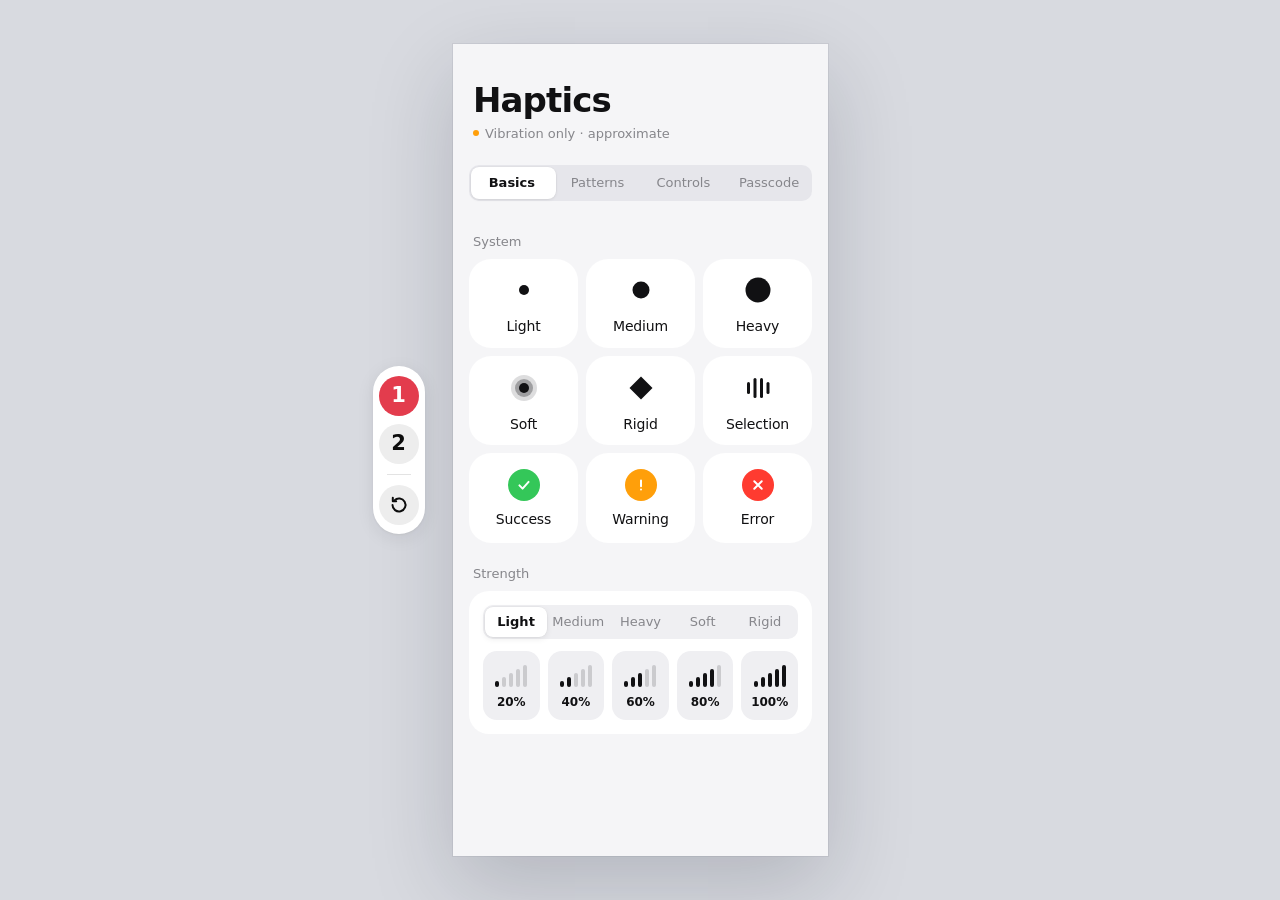
==== commit f6b17ff9: "Add iteration 2: a blank canvas Co-Authored-By: Claude Opus 5.5 <noreply@anthropic.com>" ====
--- a/index.html
+++ b/index.html
@@ -111,17 +111,12 @@
     </section>
   </div>
 
-  <aside class="now" id="now" aria-live="polite">
-    <svg class="now__wave" id="now-wave" aria-hidden="true"></svg>
-    <div class="now__txt"><b id="now-name">Ready</b><code id="now-code">Tap any button</code></div>
-    <button class="now__btn" id="now-replay" aria-label="Play again"><svg viewBox="0 0 24 24"><path d="M8.5 6.2v11.6L18 12Z"/></svg></button>
-    <button class="now__btn" id="now-copy" aria-label="Copy Swift code"><svg viewBox="0 0 24 24"><path d="M9 7.5 4.5 12 9 16.5M15 7.5l4.5 4.5-4.5 4.5"/></svg></button>
-  </aside>
   <div class="toast" id="toast" role="status"></div>
 </main>
 
 <nav class="vswitch" id="vswitch" aria-label="Design variations">
   <button class="vswitch__b" data-v="1" aria-pressed="true">1</button>
+  <button class="vswitch__b" data-v="2" aria-pressed="false">2</button>
   <i class="vswitch__sep" aria-hidden="true"></i>
   <button class="vswitch__b vswitch__reset vswitch__tip" id="vreset" data-tip="Reset" aria-label="Reset the flow — start again from the top"><svg width="20" height="20" viewBox="0 0 20 20" fill="none" aria-hidden="true"><path d="M3.5 10a6.5 6.5 0 1 0 1.9-4.6" stroke="currentColor" stroke-width="2" stroke-linecap="round"/><path d="M3.8 2.8v3.4h3.4" stroke="currentColor" stroke-width="2" stroke-linecap="round" stroke-linejoin="round"/></svg></button>
 </nav>
--- a/app.css
+++ b/app.css
@@ -16,7 +16,6 @@
   --c-success: var(--green);
   --c-warning: var(--amber);
   --c-error: var(--red);
-  --now-h: 58px;
   --spring: cubic-bezier(.3, 1.3, .5, 1);
   font-family: -apple-system, BlinkMacSystemFont, "SF Pro Text", system-ui, "Segoe UI", sans-serif;
   color: var(--ink);
@@ -29,7 +28,7 @@
 code { font-family: ui-monospace, "SF Mono", Menlo, monospace; }
 svg { display: block; }
 
-.scroll { padding: var(--top-inset) 16px calc(var(--now-h) + var(--safe-bottom) + 28px); }
+.scroll { padding: var(--top-inset) 16px calc(var(--safe-bottom) + 28px); }
 html:not(.is-phone) { --safe-top: 20px; }   /* no status bar drawn, so the desktop frame needs no notch room */
 
 /* hero */
@@ -254,26 +253,8 @@
 .pkey--ghost svg { width: 26px; height: 26px; fill: none; stroke: currentColor; stroke-width: 1.7; stroke-linecap: round; stroke-linejoin: round; }
 
 
-/* now-playing pill */
-.now {
-  position: absolute; z-index: 15; left: 10px; right: 10px; bottom: calc(var(--safe-bottom) + 6px); height: var(--now-h);
-  display: flex; align-items: center; gap: 12px; padding: 0 10px 0 16px; border-radius: 29px;
-  background: rgba(20, 20, 22, .9); color: #fff; -webkit-backdrop-filter: blur(20px) saturate(1.5); backdrop-filter: blur(20px) saturate(1.5);
-  box-shadow: 0 12px 32px rgba(0, 0, 0, .2);
-  opacity: 0; transform: translateY(16px); pointer-events: none; transition: opacity .25s, transform .45s var(--spring);
-}
-.now.is-on { opacity: 1; transform: none; pointer-events: auto; }
-.now__wave { flex: none; width: 48px; height: 24px; overflow: visible; color: #fff; }
-.now__txt { flex: 1; min-width: 0; display: grid; gap: 1px; }
-.now__txt b { font-size: 15px; font-weight: 600; letter-spacing: -.2px; white-space: nowrap; overflow: hidden; text-overflow: ellipsis; }
-.now__txt code { font-size: 10.5px; color: rgba(255, 255, 255, .55); white-space: nowrap; overflow: hidden; text-overflow: ellipsis; }
-.now__btn { flex: none; width: 38px; height: 38px; border-radius: 50%; display: grid; place-items: center; background: rgba(255, 255, 255, .1); transition: transform .25s var(--spring), background-color .2s; }
-.now__btn:active { transform: scale(.88); background: rgba(255, 255, 255, .2); }
-.now__btn svg { width: 18px; height: 18px; fill: none; stroke: #fff; stroke-width: 2; stroke-linecap: round; stroke-linejoin: round; }
-#now-replay svg { fill: #fff; stroke-width: 1.5; }
-
 .toast {
-  position: absolute; z-index: 16; left: 50%; bottom: calc(var(--safe-bottom) + var(--now-h) + 16px); transform: translate(-50%, 10px);
+  position: absolute; z-index: 16; left: 50%; bottom: calc(var(--safe-bottom) + 20px); transform: translate(-50%, 10px);
   padding: 10px 16px; border-radius: 18px; background: var(--ink); color: #fff; font-size: 13px; font-weight: 500; white-space: nowrap;
   opacity: 0; pointer-events: none; transition: opacity .2s, transform .35s var(--spring);
 }
